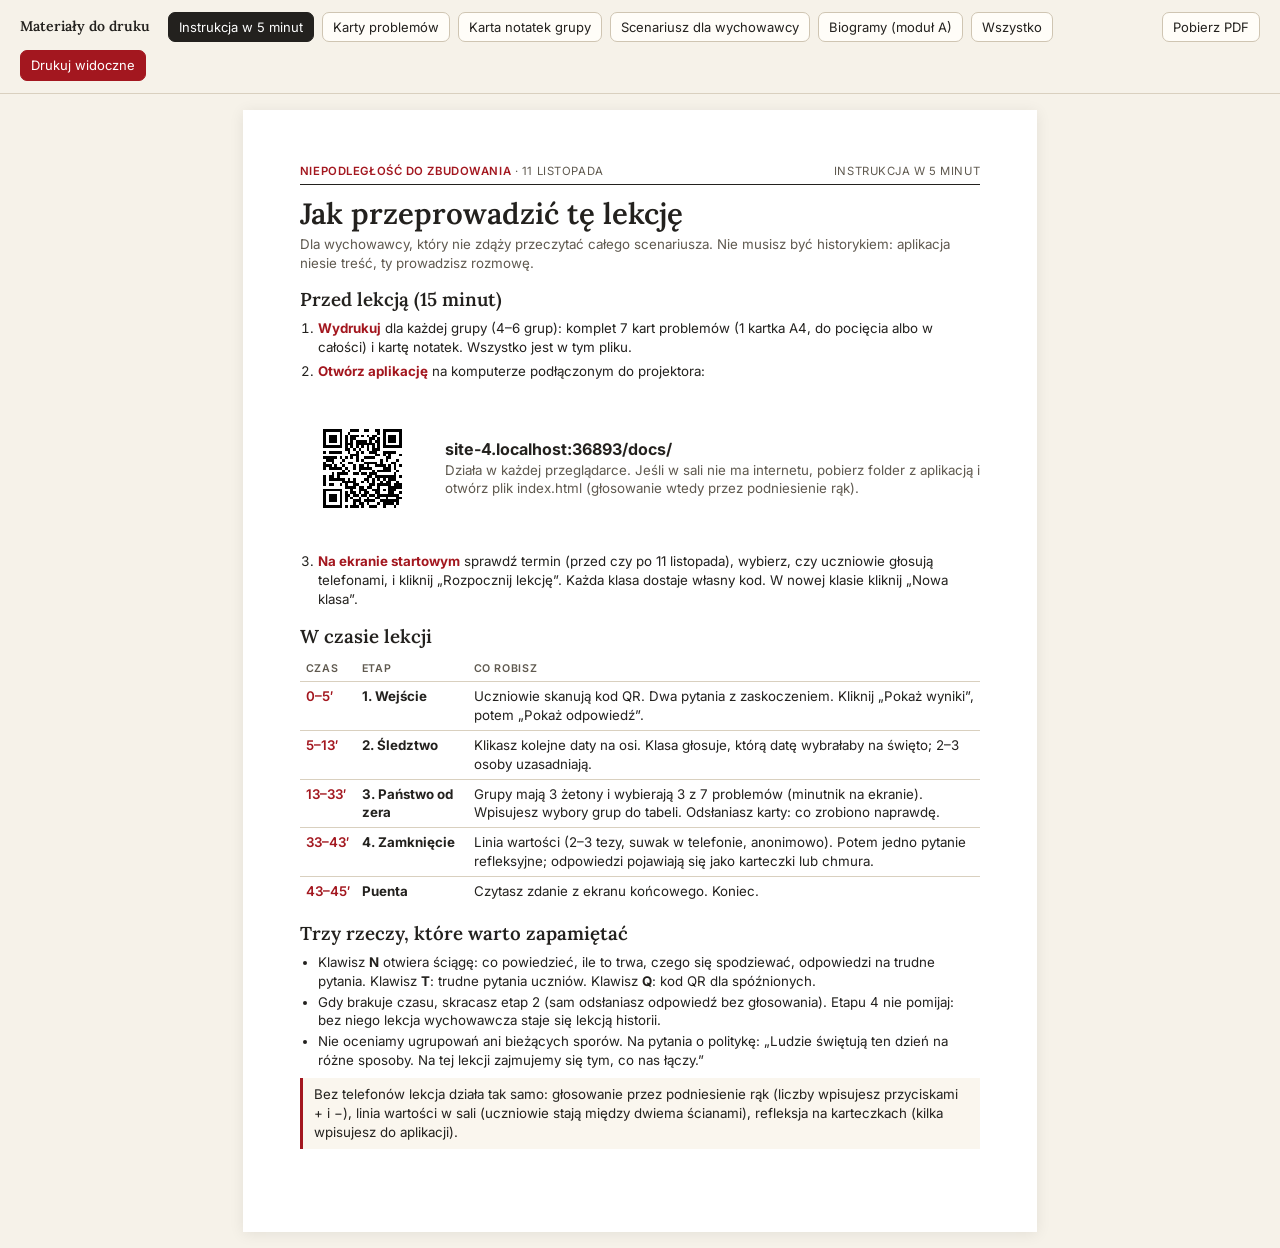
==== docs/druk.html @ f84e3991 "Lekcja wychowawcza „Niepodległość do zbudowania”: aplikacja, strona głosowania, materiały do druku C" ====
<!doctype html>
<html lang="pl">
<head>
<meta charset="utf-8">
<meta name="viewport" content="width=device-width, initial-scale=1">
<title>Niepodległość do zbudowania · materiały do druku</title>
<link rel="stylesheet" href="fonts/fonty.css">
<style>
:root{--tusz:#23211e;--szary:#5f594f;--linia:#d9d0bf;--czerwien:#a3171f;--tlo:#f6f2e9;--serif:"Lora",Georgia,serif;--sans:"Inter",system-ui,"Segoe UI",Arial,sans-serif}
*{box-sizing:border-box}
html{background:var(--tlo)}
body{margin:0;font-family:var(--sans);color:var(--tusz);font-size:10pt;line-height:1.42}
h1,h2,h3{font-family:var(--serif);font-weight:600;margin:0}
nav{position:sticky;top:0;z-index:2;background:var(--tlo);border-bottom:1px solid var(--linia);padding:12px 20px;display:flex;flex-wrap:wrap;gap:8px;align-items:center;font-size:14px}
nav b{font-family:var(--serif);margin-right:10px}
nav a,nav button{font:inherit;font-size:13px;border:1px solid #cfc5b2;background:#fffdf8;border-radius:7px;padding:5px 10px;color:var(--tusz);text-decoration:none;cursor:pointer}
nav a.wl{background:var(--tusz);color:#fff;border-color:var(--tusz)}
nav .gl{background:var(--czerwien);color:#fff;border-color:var(--czerwien);margin-left:auto}
.strona{width:210mm;min-height:297mm;margin:16px auto;background:#fff;padding:14mm 15mm;box-shadow:0 2px 14px rgba(0,0,0,.08);position:relative}
.sek{display:none}.sek.wid{display:block}
.glowka{white-space:nowrap;gap:10px;display:flex;justify-content:space-between;align-items:baseline;border-bottom:1.5px solid var(--tusz);padding-bottom:5px;margin-bottom:12px;font-size:8.5pt;color:var(--szary);letter-spacing:.05em;text-transform:uppercase}
.glowka b{color:var(--czerwien);font-weight:600}
h1{font-size:22pt;line-height:1.15;margin-bottom:4px}
h2{font-size:14pt;margin:14px 0 6px}
h3{font-size:11.5pt;margin:10px 0 4px}
p{margin:4px 0}
ul,ol{margin:4px 0;padding-left:18px}
li{margin:2px 0}
.ramka{border-left:3px solid var(--czerwien);background:#faf6ee;padding:7px 11px;margin:8px 0}
.ramka.cyt{font-family:var(--serif);font-style:italic}
.mdl{color:var(--szary)}
table{width:100%;border-collapse:collapse;margin:6px 0}
td,th{border-top:1px solid var(--linia);padding:5px 6px;vertical-align:top;text-align:left}
th{font-size:8pt;text-transform:uppercase;letter-spacing:.06em;color:var(--szary);font-weight:600;border-top:0}
td.cz{white-space:nowrap;color:var(--czerwien);font-weight:600}
.kroki li{margin:5px 0}
.kroki b{color:var(--czerwien)}
/* karty problemów */
.karty{display:grid;grid-template-columns:1fr 1fr;grid-auto-rows:62mm;gap:0;border:1px dashed #999}
.kp{border:1px dashed #999;padding:7mm 8mm;display:flex;flex-direction:column;position:relative}
.kp .nr{font-family:var(--serif);font-size:26pt;color:var(--czerwien);line-height:1;font-weight:600}
.kp h3{font-size:15pt;margin:2px 0 6px}
.kp p{font-size:11pt;line-height:1.4}
.kp .st{margin-top:auto;font-size:7.5pt;color:var(--szary);letter-spacing:.08em;text-transform:uppercase}
.kp.info{background:#faf6ee}
.kp.info p{font-size:9.5pt;line-height:1.35}
.kp.info h3{font-size:13pt}
.zet{display:inline-block;width:9mm;height:9mm;border-radius:50%;border:1.5px solid var(--czerwien);margin-right:3mm;vertical-align:middle}
/* karta notatek */
.notatka{border:1.5px solid var(--tusz);padding:6mm 8mm;height:124mm;display:flex;flex-direction:column}
.notatka + .notatka{margin-top:6mm}
.wybor{display:grid;grid-template-columns:12mm 1fr;gap:4mm;margin-top:5mm;flex:1}
.wybor .z{width:11mm;height:11mm;border-radius:50%;border:1.5px solid var(--czerwien);display:flex;align-items:center;justify-content:center;font-family:var(--serif);font-weight:600;color:var(--czerwien)}
.linie{border-bottom:1px solid #bbb;height:7.5mm}
.lin2{display:flex;flex-direction:column}
.pole{display:flex;gap:4mm;align-items:baseline;font-size:9.5pt}
.pole span{flex:1;border-bottom:1px solid #bbb;height:6mm}
/* biogramy */
.bio{border:1px dashed #999;padding:6mm 7mm;margin-bottom:5mm;break-inside:avoid}
.bio h3{font-size:14pt;margin:0}
.bio .lata{color:var(--szary);font-size:9pt}
.bio .w{font-size:9pt;color:var(--czerwien);text-transform:uppercase;letter-spacing:.06em;margin:3px 0 6px;font-weight:600}
.bio .pyt{margin-top:7px;font-size:9.5pt}
.bio ol{font-size:9.5pt;color:var(--szary)}
.przerwa{break-before:page}
.qrdruk{display:flex;gap:10mm;align-items:center;margin-top:8px}
.qrdruk svg{width:42mm;height:42mm}
@page{size:A4;margin:11mm 13mm}
@media print{
  html,body{background:#fff}
  nav{display:none}
  .strona{margin:0;box-shadow:none;width:auto;min-height:0;padding:0;break-after:page}
  .strona:last-child{break-after:auto}
  .strona.cg{break-after:auto;margin-bottom:6mm}
  .strona.cg .glowka{display:none}
  h2,h3{break-after:avoid}
  tr,.ramka{break-inside:avoid}
  .sek{display:none}.sek.wid{display:block}
}
</style>
</head>
<body>
<nav id="nav"></nav>
<div id="tresc"></div>
<script src="tresc.js"></script>
<script src="ustawienia.js"></script>
<script src="qrcode.js"></script>
<script>
(function(){
var T=window.TRESC;
function esc(t){ return String(t==null?"":t).replace(/[&<>"]/g,function(c){return {"&":"&amp;","<":"&lt;",">":"&gt;",'"':"&quot;"}[c];}); }
function glowka(t){ return '<div class="glowka"><span><b>Niepodległość do zbudowania</b> · 11 listopada</span><span>'+esc(t)+'</span></div>'; }
var strona=(function(){ var s=(window.USTAWIENIA||{}).STRONA||""; if(/^https?:/.test(location.protocol)) s=location.href.replace(/[#?].*$/,"").replace(/[^\/]*$/,""); return s; })();
function qr(t){ var q=qrcode(0,"M"); q.addData(t); q.make(); var n=q.getModuleCount(),p=""; for(var r=0;r<n;r++) for(var c=0;c<n;c++) if(q.isDark(r,c)) p+="M"+(c+2)+" "+(r+2)+"h1v1h-1z"; return '<svg viewBox="0 0 '+(n+4)+' '+(n+4)+'" shape-rendering="crispEdges"><path d="'+p+'"/></svg>'; }

var SEK = [
 {id:"instrukcja", nazwa:"Instrukcja w 5 minut", html:function(){
   return '<div class="strona">'+glowka("Instrukcja w 5 minut")+
   '<h1>Jak przeprowadzić tę lekcję</h1><p class="mdl">Dla wychowawcy, który nie zdąży przeczytać całego scenariusza. Nie musisz być historykiem: aplikacja niesie treść, ty prowadzisz rozmowę.</p>'+
   '<h2>Przed lekcją (15 minut)</h2><ol class="kroki">'+
   '<li><b>Wydrukuj</b> dla każdej grupy (4–6 grup): komplet 7 kart problemów (1 kartka A4, do pocięcia albo w całości) i kartę notatek. Wszystko jest w tym pliku.</li>'+
   '<li><b>Otwórz aplikację</b> na komputerze podłączonym do projektora:<div class="qrdruk">'+qr(strona)+'<div><b style="font-size:12pt;color:var(--tusz)">'+esc(strona.replace(/^https?:\/\//,""))+'</b><br><span class="mdl">Działa w każdej przeglądarce. Jeśli w sali nie ma internetu, pobierz folder z aplikacją i otwórz plik index.html (głosowanie wtedy przez podniesienie rąk).</span></div></div></li>'+
   '<li><b>Na ekranie startowym</b> sprawdź termin (przed czy po 11 listopada), wybierz, czy uczniowie głosują telefonami, i kliknij „Rozpocznij lekcję”. Każda klasa dostaje własny kod. W nowej klasie kliknij „Nowa klasa”.</li></ol>'+
   '<h2>W czasie lekcji</h2><table><tr><th>Czas</th><th>Etap</th><th>Co robisz</th></tr>'+
   '<tr><td class="cz">0–5′</td><td><b>1. Wejście</b></td><td>Uczniowie skanują kod QR. Dwa pytania z zaskoczeniem. Kliknij „Pokaż wyniki”, potem „Pokaż odpowiedź”.</td></tr>'+
   '<tr><td class="cz">5–13′</td><td><b>2. Śledztwo</b></td><td>Klikasz kolejne daty na osi. Klasa głosuje, którą datę wybrałaby na święto; 2–3 osoby uzasadniają.</td></tr>'+
   '<tr><td class="cz">13–33′</td><td><b>3. Państwo od zera</b></td><td>Grupy mają 3 żetony i wybierają 3 z 7 problemów (minutnik na ekranie). Wpisujesz wybory grup do tabeli. Odsłaniasz karty: co zrobiono naprawdę.</td></tr>'+
   '<tr><td class="cz">33–43′</td><td><b>4. Zamknięcie</b></td><td>Linia wartości (2–3 tezy, suwak w telefonie, anonimowo). Potem jedno pytanie refleksyjne; odpowiedzi pojawiają się jako karteczki lub chmura.</td></tr>'+
   '<tr><td class="cz">43–45′</td><td><b>Puenta</b></td><td>Czytasz zdanie z ekranu końcowego. Koniec.</td></tr></table>'+
   '<h2>Trzy rzeczy, które warto zapamiętać</h2><ul>'+
   '<li>Klawisz <b>N</b> otwiera ściągę: co powiedzieć, ile to trwa, czego się spodziewać, odpowiedzi na trudne pytania. Klawisz <b>T</b>: trudne pytania uczniów. Klawisz <b>Q</b>: kod QR dla spóźnionych.</li>'+
   '<li>Gdy brakuje czasu, skracasz etap 2 (sam odsłaniasz odpowiedź bez głosowania). Etapu 4 nie pomijaj: bez niego lekcja wychowawcza staje się lekcją historii.</li>'+
   '<li>Nie oceniamy ugrupowań ani bieżących sporów. Na pytania o politykę: „Ludzie świętują ten dzień na różne sposoby. Na tej lekcji zajmujemy się tym, co nas łączy.”</li></ul>'+
   '<div class="ramka">Bez telefonów lekcja działa tak samo: głosowanie przez podniesienie rąk (liczby wpisujesz przyciskami + i −), linia wartości w sali (uczniowie stają między dwiema ścianami), refleksja na karteczkach (kilka wpisujesz do aplikacji).</div></div>';
 }},
 {id:"karty", nazwa:"Karty problemów", html:function(){
   var h='<div class="strona">'+glowka("Karty problemów · komplet dla jednej grupy")+'<div class="karty">';
   h+='<div class="kp info"><h3 style="margin-top:0">Listopad 1918. Jesteście rządem.</h3><p>Państwo ma siedem wielkich problemów. Sił i pieniędzy starczy na trzy.</p><p style="margin:4px 0"><span class="zet"></span><span class="zet"></span><span class="zet"></span></p><p>Wybierzcie trzy problemy, którymi zajmiecie się <b>najpierw</b>. Każdy wybór uzasadnijcie jednym zdaniem.</p><span class="st">Czas: 8 minut</span></div>';
   T.karty.forEach(function(k){ h+='<div class="kp"><span class="nr">'+k.nr+'</span><h3>'+esc(k.nazwa)+'</h3><p>'+esc(k.problem)+'</p><span class="st">Karta problemu · listopad 1918</span></div>'; });
   return h+'</div></div>';
 }},
 {id:"notatki", nazwa:"Karta notatek grupy", html:function(){
   function jedna(){ var h='<div class="notatka"><div style="display:flex;justify-content:space-between;align-items:baseline"><h2 style="margin:0">Karta notatek rządu</h2><div class="pole" style="width:45%"><b>Grupa nr</b><span></span></div></div><p class="mdl">Wybierzcie trzy problemy (numer i nazwa karty) i uzasadnijcie każdy jednym zdaniem.</p>';
     for(var i=1;i<=3;i++) h+='<div class="wybor"><div class="z">'+i+'</div><div class="lin2"><div class="pole"><b>Problem:</b><span></span></div><div class="linie"></div><div class="linie"></div></div></div>';
     return h+'<div class="pole" style="margin-top:4mm"><b>Który problem najtrudniej było pominąć?</b><span></span></div></div>'; }
   return '<div class="strona">'+glowka("Karta notatek · 2 egzemplarze na kartce")+jedna()+jedna()+'</div>';
 }},
 {id:"scenariusz", nazwa:"Scenariusz dla wychowawcy", html:function(){
   var w=T.warianty;
   var h='<div class="strona cg">'+glowka("Scenariusz")+'<h1>'+esc(T.tytul)+'</h1><p class="mdl">'+esc(T.podtytul)+'. Klasy I–IV liceum · 45 minut · prowadzi wychowawca (nie musi być historykiem).</p>'+
     '<h2>Idea</h2><p>Uczniowie znają niepodległość jako jeden moment: 11 listopada, Piłsudski, koniec zaborów. Lekcja zmienia tę perspektywę. Niepodległość w 1918 roku nie została „odzyskana” jednego dnia. Była procesem rozłożonym na tygodnie, a potem na lata budowania państwa od zera: z kilkoma walutami, kilkoma systemami prawa, bez ustalonych granic, w biedzie i chorobach. Wniosek wychowawczy: niepodległość trzeba było zbudować i trzeba ją podtrzymywać, a to zadanie wielu ludzi, nie kilku bohaterów.</p>'+
     '<p><b>Cel wychowawczy, nie wiedza.</b> To nie jest lekcja historii. Fakty są pretekstem do rozmowy o państwie, wspólnocie i odpowiedzialności. Nie ma sprawdzania wiedzy ani ocen.</p>'+
     '<h2>Cele lekcji</h2><p>Uczeń po lekcji:</p><ul><li>rozumie, że odzyskanie niepodległości było procesem, a data 11 listopada jest umowna;</li><li>potrafi wymienić kilka problemów, z którymi zmierzyło się państwo w 1918 roku;</li><li>dostrzega, że niepodległość budowali ludzie o różnych, często sprzecznych poglądach;</li><li>formułuje własną odpowiedź na pytanie, co dziś znaczy dbać o wspólne państwo.</li></ul>'+
     '<h2>Przebieg</h2><table><tr><th>Czas</th><th>Etap</th><th>Co się dzieje</th><th>Narzędzie</th></tr>'+
     '<tr><td class="cz">0–5′</td><td><b>1. Wejście</b></td><td>Dwa szybkie pytania z zaskoczeniem: co właściwie wydarzyło się 11 listopada 1918?</td><td>Głosowanie telefonami</td></tr>'+
     '<tr><td class="cz">5–13′</td><td><b>2. Śledztwo</b></td><td>Oś wydarzeń jesieni 1918. Klasa wybiera „swoją” datę święta i uzasadnia wybór.</td><td>Oś czasu, głosowanie telefonami</td></tr>'+
     '<tr><td class="cz">13–33′</td><td><b>3. Państwo od zera</b></td><td>Symulacja w grupach: listopad 1918, siedem problemów, trzy żetony. Wychowawca wpisuje wybory grup, potem odsłona tego, co zrobiono naprawdę.</td><td>Karty problemów (papier), ekran z odsłonami</td></tr>'+
     '<tr><td class="cz">33–43′</td><td><b>4. Zamknięcie</b></td><td>Linia wartości (2–3 tezy), potem jedno pytanie refleksyjne, odpowiedzi anonimowe.</td><td>Telefony lub karteczki</td></tr>'+
     '<tr><td class="cz">43–45′</td><td><b>Puenta</b></td><td>Jedno zdanie podsumowania od wychowawcy.</td><td>Ekran końcowy</td></tr></table>'+
     '<div class="ramka"><b>Zasada czasowa.</b> Rdzeniem jest etap 3. Jeśli lekcja się opóźnia, skraca się etap 2 (wychowawca sam odsłania odpowiedź bez głosowania). Etap 4 nie może zniknąć.</div>'+
     '<h2>Zdania otwierające i zamykające</h2><table><tr><th></th><th>Otwarcie</th><th>Zamknięcie</th></tr><tr><td><b>Przed 11 XI</b></td><td>„'+esc(w.przed.otwarcie)+'”</td><td>„'+esc(w.przed.zamkniecie)+'”</td></tr><tr><td><b>Po 11 XI</b></td><td>„'+esc(w.po.otwarcie)+'”</td><td>„'+esc(w.po.zamkniecie)+'”</td></tr></table></div>';

   h+='<div class="strona cg">'+glowka("Scenariusz · etapy 1 i 2")+'<h2 style="margin-top:0">Etap 1: Wejście (5 minut)</h2><p>Cel: wybić uczniów z utartego schematu. Większość wybierze odpowiedź „ogłoszono niepodległość”, a to nie jest prawda. Zaskoczenie otwiera ciekawość.</p>'+
     '<h3>Pytanie 1: '+esc(T.pytanie1.tresc)+'</h3><ol type="A">'+T.pytanie1.opcje.map(function(o,i){return '<li>'+esc(o)+(i===T.pytanie1.poprawna?' <b>(poprawna)</b>':'')+'</li>';}).join("")+'</ol><div class="ramka">'+T.pytanie1.sciaga.slice(0,3).map(esc).join(" ")+' '+esc(T.pytanie1.wyjasnienie)+'</div>'+
     '<h3>Pytanie 2: '+esc(T.pytanie2.tresc)+'</h3><p>Odpowiedzi: jedna · dwie · cztery lub więcej. '+esc(T.pytanie2.wyjasnienie)+' Pytanie jest mostem do etapu 3.</p><div class="ramka cyt">Przejście: „'+esc(T.pytanie2.przejscie)+'”</div>'+
     '<h2>Etap 2: Śledztwo „Dlaczego 11 listopada?” (8 minut)</h2><p>Cel: pokazać, że odzyskiwanie niepodległości trwało tygodnie, a wybór daty święta jest umowny i ma swoje uzasadnienie.</p><table><tr><th>Data</th><th>Wydarzenie</th><th>Argument „za tą datą”</th></tr>'+
     T.os.map(function(p){return '<tr><td class="cz">'+esc(p.data)+'</td><td>'+esc(p.wyd)+'</td><td>'+esc(p.arg)+'</td></tr>';}).join("")+'</table>'+
     '<p><b>Zadanie dla klasy:</b> '+esc(T.zadanieData)+' Głosowanie telefonami, następnie dwie lub trzy osoby uzasadniają wybór.</p>'+
     '<div class="ramka"><b>Dlaczego właśnie 11 listopada.</b> '+esc(T.dlaczego11)+'</div><div class="ramka cyt">Wniosek na ekranie: „'+esc(T.wniosek2)+'”</div></div>';

   h+='<div class="strona cg">'+glowka("Scenariusz · etap 3")+'<h2 style="margin-top:0">Etap 3: Symulacja „Państwo od zera” (20 minut)</h2><p>Cel: uczniowie doświadczają skali zadania, przed którym stanęło nowe państwo, i dochodzą do wniosku, że nie da się go wykonać w pojedynkę ani po kolei.</p>'+
     '<ol class="kroki"><li><b>Podział (2′):</b> klasa dzieli się na 4–6 grup. Każda grupa to „rząd” w listopadzie 1918 i dostaje komplet siedmiu kart problemów (druk A4).</li><li><b>Decyzja (8′):</b> grupa ma tylko 3 żetony (siły i pieniądze państwa). Wybiera trzy problemy, którymi zajmie się najpierw, i w jednym zdaniu uzasadnia każdy wybór.</li><li><b>Zestawienie (3′):</b> wychowawca wpisuje wybory grup do aplikacji. Ekran pokazuje, które problemy wybrano najczęściej, a które pominięto.</li><li><b>Odsłona (5′):</b> wychowawca klika kolejne karty. Każda odsłania, co działo się naprawdę i co groziło, gdyby problem zignorować.</li><li><b>Puenta (2′):</b> „'+esc(T.puentaSymulacji)+'”</li></ol>'+
     '<table><tr><th>Problem</th><th>Co zrobiono</th><th>Co groziło</th></tr>'+T.karty.map(function(k){return '<tr><td><b>'+k.nr+'. '+esc(k.nazwa)+'</b></td><td>'+esc(k.zrobiono)+'</td><td>'+esc(k.grozilo)+'</td></tr>';}).join("")+'</table>'+
     '<h3>Pytania do omówienia</h3><ul>'+T.pytaniaOmowienie.map(function(p){return '<li>'+esc(p)+'</li>';}).join("")+'</ul><div class="ramka"><b>Puenta wychowawcza.</b> '+esc(T.puentaWychowawcza)+'</div></div>';

   h+='<div class="strona cg">'+glowka("Scenariusz · etap 4 i trudne pytania")+'<h2 style="margin-top:0">Etap 4: Zamknięcie (10 minut)</h2><p>Cel: przeniesienie wniosku z 1918 roku na współczesność. Każdy uczeń formułuje własną, krótką odpowiedź.</p>'+
     '<h3>Linia wartości (4 minuty)</h3><p>Wychowawca wybiera 2–3 tezy. Uczniowie na telefonie przesuwają suwak od „zdecydowanie się nie zgadzam” do „zdecydowanie się zgadzam”; na ekranie pojawiają się anonimowe kropki. Bez telefonów: uczniowie stają w sali między dwiema ścianami. Po każdej tezie jedno pytanie: „Dlaczego ktoś mógłby stanąć po drugiej stronie?”</p><ul>'+T.linia.tezy.map(function(t){return '<li>„'+esc(t)+'”</li>';}).join("")+'</ul><p class="mdl">'+T.linia.zasady.map(esc).join(" ")+'</p>'+
     '<h3>Pytanie refleksyjne (5 minut, jedno do wyboru)</h3><ul>'+T.refleksja.map(function(t){return '<li>„'+esc(t)+'”</li>';}).join("")+'</ul><p>Odpowiedzi anonimowe, krótkie (do kilku słów), wysyłane telefonem i wyświetlane jako chmura lub ściana karteczek. Wychowawca czyta na głos kilka odpowiedzi. Bez debaty, bez oceniania. Kliknięcie karteczki ukrywa ją; wulgaryzmy są maskowane automatycznie.</p>'+
     '<p><b>Plan awaryjny bez telefonów:</b> karteczki samoprzylepne lub kartki A6. Wychowawca zbiera je, czyta kilka losowych na głos i może wpisać je do aplikacji.</p><p><b>Zakończenie:</b> ekran końcowy z jednym zdaniem i datą.</p>'+
     '<h2>Ściąga: trudne pytania uczniów</h2>'+T.trudne.map(function(x){return '<h3>Uczeń: '+esc(x.p)+'</h3><p>'+esc(x.o)+'</p>';}).join("")+'</div>';

   h+='<div class="strona cg">'+glowka("Scenariusz · moduły opcjonalne")+'<h2 style="margin-top:0">Moduł A: „Wiele twarzy niepodległości” (15–20 minut)</h2><p>Na drugą godzinę lub zamiast etapu 2. Grupy dostają biogramy i pytania: kim był, jakie miał poglądy, jak przyczynił się do niepodległości, z kim się spierał. Na koniec klasa szuka odpowiedzi na pytanie: '+esc(T.pytanieModuluA.toLowerCase())+'</p><table><tr><th>Postać</th><th>Wątek przewodni</th></tr>'+T.postacie.map(function(p){return '<tr><td><b>'+esc(p.imie)+'</b></td><td>'+esc(p.watek)+'</td></tr>';}).join("")+'</table>'+
     '<h2>Moduł B: „Historia samego święta” (5 minut)</h2><table><tr><th>Rok</th><th>Wydarzenie</th></tr>'+T.historiaSwieta.map(function(x){return '<tr><td class="cz">'+esc(x.rok)+'</td><td>'+esc(x.txt)+'</td></tr>';}).join("")+'</table><div class="ramka">'+esc(T.wniosekB)+'</div>'+
     '<h2>Głosowanie telefonami: jak to działa</h2><p>Uczniowie skanują kod QR i otwierają prostą stronę bez logowania. Pytania zmieniają się na telefonach same, gdy wychowawca przechodzi do kolejnych ekranów. Każda lekcja ma osobny kod klasy, a głosy znikają po 6 godzinach. Nie są zbierane imiona ani dane osobowe. Bez internetu aplikacja działa w trybie ręcznym.</p></div>';
   return h;
 }},
 {id:"biogramy", nazwa:"Biogramy (moduł A)", html:function(){
   var h='<div class="strona">'+glowka("Moduł A · biogramy do pocięcia")+'<h1 style="font-size:17pt">Wiele twarzy niepodległości</h1><p class="mdl" style="margin-bottom:8px">Przeczytajcie biogram i odpowiedzcie krótko: 1. Kim był(a)? 2. Jakie miał(a) poglądy? 3. Jak przyczynił(a) się do niepodległości? 4. Z kim się spierał(a)?</p>';
   T.postacie.forEach(function(p,i){ if(i===3||i===6) h+='</div><div class="strona">'+glowka("Moduł A · biogramy do pocięcia");
     h+='<div class="bio"><h3>'+esc(p.imie)+'</h3><div class="lata">'+esc(p.lata)+'</div><div class="w">'+esc(p.watek)+'</div><p>'+esc(p.bio)+'</p><p class="pyt"><b>Pytanie dla grupy:</b> '+esc(p.pytanie)+'</p></div>'; });
   return h+'<div class="ramka"><b>Na koniec cała klasa:</b> '+esc(T.pytanieModuluA)+'</div></div>';
 }}
];

var par=new URLSearchParams(location.search).get("sekcja");
var wyb = par || (location.hash||"").slice(1) || "instrukcja";
function rysuj(){
  document.getElementById("nav").innerHTML='<b>Materiały do druku</b>'+SEK.map(function(s){ return '<a href="#'+s.id+'" class="'+(s.id===wyb?"wl":"")+'">'+esc(s.nazwa)+'</a>'; }).join("")+'<a href="#wszystko" class="'+(wyb==="wszystko"?"wl":"")+'">Wszystko</a><a href="pdf/'+(SEK.some(function(s){return s.id===wyb;})?wyb:"wszystko")+'.pdf" download style="margin-left:auto">Pobierz PDF</a><button class="gl" style="margin-left:0" onclick="window.print()">Drukuj widoczne</button>';
  document.getElementById("tresc").innerHTML=SEK.map(function(s){ return '<section class="sek'+(wyb===s.id||wyb==="wszystko"?" wid":"")+'" id="s-'+s.id+'">'+s.html()+'</section>'; }).join("");
}
window.addEventListener("hashchange",function(){ wyb=(location.hash||"#instrukcja").slice(1); rysuj(); scrollTo(0,0); });
rysuj();
})();
</script>
</body>
</html>
---- docs/fonts/fonty.css ----
@font-face {
  font-family: 'Inter';
  font-style: normal;
  font-weight: 400;
  font-display: swap;
  src: url(inter-normal-latin-ext.woff2) format('woff2');
  unicode-range: U+0100-02BA, U+02BD-02C5, U+02C7-02CC, U+02CE-02D7, U+02DD-02FF, U+0304, U+0308, U+0329, U+1D00-1DBF, U+1E00-1E9F, U+1EF2-1EFF, U+2020, U+20A0-20AB, U+20AD-20C4, U+2113, U+2C60-2C7F, U+A720-A7FF;
}
@font-face {
  font-family: 'Inter';
  font-style: normal;
  font-weight: 400;
  font-display: swap;
  src: url(inter-normal-latin.woff2) format('woff2');
  unicode-range: U+0000-00FF, U+0131, U+0152-0153, U+02BB-02BC, U+02C6, U+02DA, U+02DC, U+0304, U+0308, U+0329, U+2000-206F, U+20AC, U+2122, U+2191, U+2193, U+2212, U+2215, U+FEFF, U+FFFD;
}
@font-face {
  font-family: 'Inter';
  font-style: normal;
  font-weight: 500;
  font-display: swap;
  src: url(inter-normal-latin-ext.woff2) format('woff2');
  unicode-range: U+0100-02BA, U+02BD-02C5, U+02C7-02CC, U+02CE-02D7, U+02DD-02FF, U+0304, U+0308, U+0329, U+1D00-1DBF, U+1E00-1E9F, U+1EF2-1EFF, U+2020, U+20A0-20AB, U+20AD-20C4, U+2113, U+2C60-2C7F, U+A720-A7FF;
}
@font-face {
  font-family: 'Inter';
  font-style: normal;
  font-weight: 500;
  font-display: swap;
  src: url(inter-normal-latin.woff2) format('woff2');
  unicode-range: U+0000-00FF, U+0131, U+0152-0153, U+02BB-02BC, U+02C6, U+02DA, U+02DC, U+0304, U+0308, U+0329, U+2000-206F, U+20AC, U+2122, U+2191, U+2193, U+2212, U+2215, U+FEFF, U+FFFD;
}
@font-face {
  font-family: 'Inter';
  font-style: normal;
  font-weight: 600;
  font-display: swap;
  src: url(inter-normal-latin-ext.woff2) format('woff2');
  unicode-range: U+0100-02BA, U+02BD-02C5, U+02C7-02CC, U+02CE-02D7, U+02DD-02FF, U+0304, U+0308, U+0329, U+1D00-1DBF, U+1E00-1E9F, U+1EF2-1EFF, U+2020, U+20A0-20AB, U+20AD-20C4, U+2113, U+2C60-2C7F, U+A720-A7FF;
}
@font-face {
  font-family: 'Inter';
  font-style: normal;
  font-weight: 600;
  font-display: swap;
  src: url(inter-normal-latin.woff2) format('woff2');
  unicode-range: U+0000-00FF, U+0131, U+0152-0153, U+02BB-02BC, U+02C6, U+02DA, U+02DC, U+0304, U+0308, U+0329, U+2000-206F, U+20AC, U+2122, U+2191, U+2193, U+2212, U+2215, U+FEFF, U+FFFD;
}
@font-face {
  font-family: 'Inter';
  font-style: normal;
  font-weight: 700;
  font-display: swap;
  src: url(inter-normal-latin-ext.woff2) format('woff2');
  unicode-range: U+0100-02BA, U+02BD-02C5, U+02C7-02CC, U+02CE-02D7, U+02DD-02FF, U+0304, U+0308, U+0329, U+1D00-1DBF, U+1E00-1E9F, U+1EF2-1EFF, U+2020, U+20A0-20AB, U+20AD-20C4, U+2113, U+2C60-2C7F, U+A720-A7FF;
}
@font-face {
  font-family: 'Inter';
  font-style: normal;
  font-weight: 700;
  font-display: swap;
  src: url(inter-normal-latin.woff2) format('woff2');
  unicode-range: U+0000-00FF, U+0131, U+0152-0153, U+02BB-02BC, U+02C6, U+02DA, U+02DC, U+0304, U+0308, U+0329, U+2000-206F, U+20AC, U+2122, U+2191, U+2193, U+2212, U+2215, U+FEFF, U+FFFD;
}
@font-face {
  font-family: 'Lora';
  font-style: italic;
  font-weight: 500;
  font-display: swap;
  src: url(lora-italic-latin-ext.woff2) format('woff2');
  unicode-range: U+0100-02BA, U+02BD-02C5, U+02C7-02CC, U+02CE-02D7, U+02DD-02FF, U+0304, U+0308, U+0329, U+1D00-1DBF, U+1E00-1E9F, U+1EF2-1EFF, U+2020, U+20A0-20AB, U+20AD-20C4, U+2113, U+2C60-2C7F, U+A720-A7FF;
}
@font-face {
  font-family: 'Lora';
  font-style: italic;
  font-weight: 500;
  font-display: swap;
  src: url(lora-italic-latin.woff2) format('woff2');
  unicode-range: U+0000-00FF, U+0131, U+0152-0153, U+02BB-02BC, U+02C6, U+02DA, U+02DC, U+0304, U+0308, U+0329, U+2000-206F, U+20AC, U+2122, U+2191, U+2193, U+2212, U+2215, U+FEFF, U+FFFD;
}
@font-face {
  font-family: 'Lora';
  font-style: normal;
  font-weight: 500;
  font-display: swap;
  src: url(lora-normal-latin-ext.woff2) format('woff2');
  unicode-range: U+0100-02BA, U+02BD-02C5, U+02C7-02CC, U+02CE-02D7, U+02DD-02FF, U+0304, U+0308, U+0329, U+1D00-1DBF, U+1E00-1E9F, U+1EF2-1EFF, U+2020, U+20A0-20AB, U+20AD-20C4, U+2113, U+2C60-2C7F, U+A720-A7FF;
}
@font-face {
  font-family: 'Lora';
  font-style: normal;
  font-weight: 500;
  font-display: swap;
  src: url(lora-normal-latin.woff2) format('woff2');
  unicode-range: U+0000-00FF, U+0131, U+0152-0153, U+02BB-02BC, U+02C6, U+02DA, U+02DC, U+0304, U+0308, U+0329, U+2000-206F, U+20AC, U+2122, U+2191, U+2193, U+2212, U+2215, U+FEFF, U+FFFD;
}
@font-face {
  font-family: 'Lora';
  font-style: normal;
  font-weight: 600;
  font-display: swap;
  src: url(lora-normal-latin-ext.woff2) format('woff2');
  unicode-range: U+0100-02BA, U+02BD-02C5, U+02C7-02CC, U+02CE-02D7, U+02DD-02FF, U+0304, U+0308, U+0329, U+1D00-1DBF, U+1E00-1E9F, U+1EF2-1EFF, U+2020, U+20A0-20AB, U+20AD-20C4, U+2113, U+2C60-2C7F, U+A720-A7FF;
}
@font-face {
  font-family: 'Lora';
  font-style: normal;
  font-weight: 600;
  font-display: swap;
  src: url(lora-normal-latin.woff2) format('woff2');
  unicode-range: U+0000-00FF, U+0131, U+0152-0153, U+02BB-02BC, U+02C6, U+02DA, U+02DC, U+0304, U+0308, U+0329, U+2000-206F, U+20AC, U+2122, U+2191, U+2193, U+2212, U+2215, U+FEFF, U+FFFD;
}
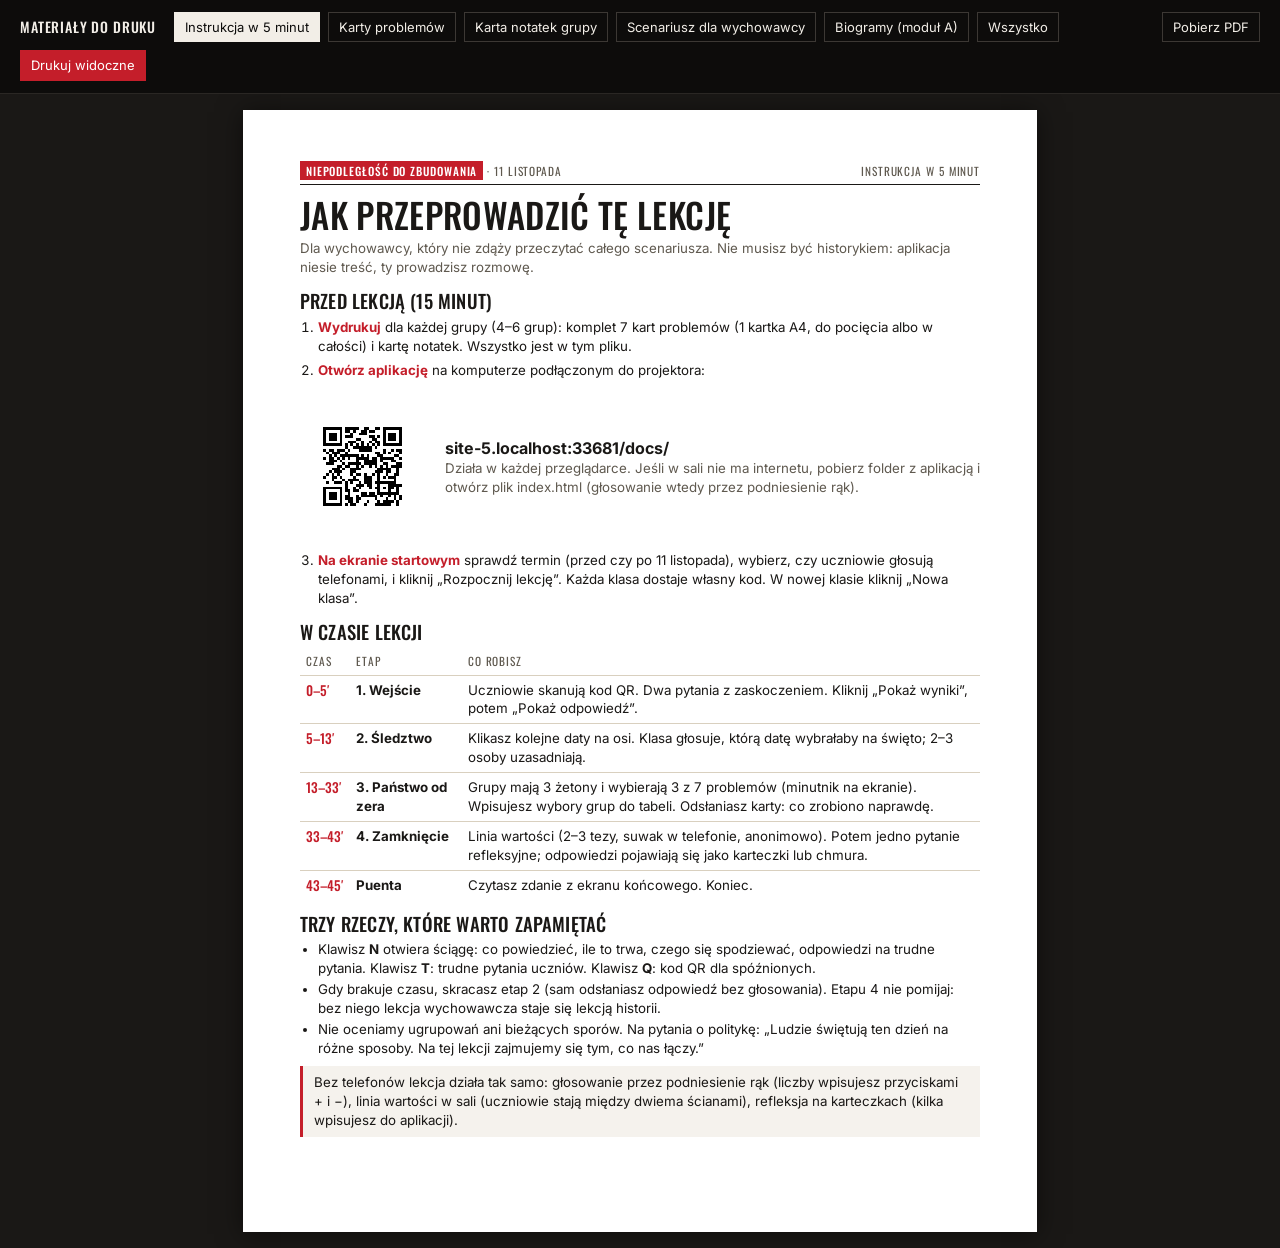
==== commit a7288b12: "Nowa szata graficzna: ciemny układ magazynowy, krój Oswald, zdjęcia z epoki Co-Authored-By: Claude O" ====
--- a/docs/druk.html
+++ b/docs/druk.html
@@ -6,43 +6,44 @@
 <title>Niepodległość do zbudowania · materiały do druku</title>
 <link rel="stylesheet" href="fonts/fonty.css">
 <style>
-:root{--tusz:#23211e;--szary:#5f594f;--linia:#d9d0bf;--czerwien:#a3171f;--tlo:#f6f2e9;--serif:"Lora",Georgia,serif;--sans:"Inter",system-ui,"Segoe UI",Arial,sans-serif}
+:root{--tusz:#1a1816;--szary:#5f594f;--linia:#d9d0bf;--czerwien:#c41e2a;--tlo:#1a1816;--serif:"Oswald","Arial Narrow",sans-serif;--sans:"Inter",system-ui,"Segoe UI",Arial,sans-serif}
 *{box-sizing:border-box}
 html{background:var(--tlo)}
 body{margin:0;font-family:var(--sans);color:var(--tusz);font-size:10pt;line-height:1.42}
-h1,h2,h3{font-family:var(--serif);font-weight:600;margin:0}
-nav{position:sticky;top:0;z-index:2;background:var(--tlo);border-bottom:1px solid var(--linia);padding:12px 20px;display:flex;flex-wrap:wrap;gap:8px;align-items:center;font-size:14px}
-nav b{font-family:var(--serif);margin-right:10px}
-nav a,nav button{font:inherit;font-size:13px;border:1px solid #cfc5b2;background:#fffdf8;border-radius:7px;padding:5px 10px;color:var(--tusz);text-decoration:none;cursor:pointer}
-nav a.wl{background:var(--tusz);color:#fff;border-color:var(--tusz)}
+h1,h2,h3{font-family:var(--serif);font-weight:500;margin:0;text-transform:uppercase;letter-spacing:.01em;line-height:1.1}
+nav{position:sticky;top:0;z-index:2;background:#0d0c0b;color:#f2eee7;border-bottom:1px solid #2a2724;padding:12px 20px;display:flex;flex-wrap:wrap;gap:8px;align-items:center;font-size:14px}
+nav b{font-family:var(--serif);font-weight:500;text-transform:uppercase;letter-spacing:.06em;margin-right:10px}
+nav a,nav button{font:inherit;font-size:13px;border:1px solid #3c3834;background:transparent;border-radius:0;padding:5px 10px;color:#f2eee7;text-decoration:none;cursor:pointer}
+nav a.wl{background:#f2eee7;color:#0d0c0b;border-color:#f2eee7}
 nav .gl{background:var(--czerwien);color:#fff;border-color:var(--czerwien);margin-left:auto}
-.strona{width:210mm;min-height:297mm;margin:16px auto;background:#fff;padding:14mm 15mm;box-shadow:0 2px 14px rgba(0,0,0,.08);position:relative}
+.strona{width:210mm;min-height:297mm;margin:16px auto;background:#fff;padding:14mm 15mm;box-shadow:0 2px 24px rgba(0,0,0,.5);position:relative}
 .sek{display:none}.sek.wid{display:block}
-.glowka{white-space:nowrap;gap:10px;display:flex;justify-content:space-between;align-items:baseline;border-bottom:1.5px solid var(--tusz);padding-bottom:5px;margin-bottom:12px;font-size:8.5pt;color:var(--szary);letter-spacing:.05em;text-transform:uppercase}
-.glowka b{color:var(--czerwien);font-weight:600}
-h1{font-size:22pt;line-height:1.15;margin-bottom:4px}
+.glowka{white-space:nowrap;gap:10px;display:flex;justify-content:space-between;align-items:baseline;border-bottom:1.5px solid var(--tusz);padding-bottom:5px;margin-bottom:12px;font-family:var(--serif);font-size:8.5pt;color:var(--szary);letter-spacing:.08em;text-transform:uppercase}
+.glowka b{background:var(--czerwien);color:#fff;font-weight:500;padding:1px 6px}
+h1{font-size:26pt;line-height:1.05;margin-bottom:6px}
 h2{font-size:14pt;margin:14px 0 6px}
 h3{font-size:11.5pt;margin:10px 0 4px}
 p{margin:4px 0}
 ul,ol{margin:4px 0;padding-left:18px}
 li{margin:2px 0}
-.ramka{border-left:3px solid var(--czerwien);background:#faf6ee;padding:7px 11px;margin:8px 0}
-.ramka.cyt{font-family:var(--serif);font-style:italic}
+.ramka{border-left:3px solid var(--czerwien);background:#f5f2ed;padding:7px 11px;margin:8px 0}
+.ramka.cyt{font-family:var(--serif);font-weight:300;font-size:11.5pt}
 .mdl{color:var(--szary)}
 table{width:100%;border-collapse:collapse;margin:6px 0}
 td,th{border-top:1px solid var(--linia);padding:5px 6px;vertical-align:top;text-align:left}
-th{font-size:8pt;text-transform:uppercase;letter-spacing:.06em;color:var(--szary);font-weight:600;border-top:0}
-td.cz{white-space:nowrap;color:var(--czerwien);font-weight:600}
+th{font-family:var(--serif);font-size:8.5pt;text-transform:uppercase;letter-spacing:.08em;color:var(--szary);font-weight:400;border-top:0}
+td.cz{white-space:nowrap;color:var(--czerwien);font-family:var(--serif);font-weight:500}
 .kroki li{margin:5px 0}
 .kroki b{color:var(--czerwien)}
 /* karty problemów */
 .karty{display:grid;grid-template-columns:1fr 1fr;grid-auto-rows:62mm;gap:0;border:1px dashed #999}
 .kp{border:1px dashed #999;padding:7mm 8mm;display:flex;flex-direction:column;position:relative}
-.kp .nr{font-family:var(--serif);font-size:26pt;color:var(--czerwien);line-height:1;font-weight:600}
-.kp h3{font-size:15pt;margin:2px 0 6px}
+.kp .nr{font-family:var(--serif);font-size:34pt;color:transparent;-webkit-text-stroke:1.2px var(--czerwien);line-height:1;font-weight:500}
+.kp h3{font-size:17pt;margin:2px 0 6px}
 .kp p{font-size:11pt;line-height:1.4}
 .kp .st{margin-top:auto;font-size:7.5pt;color:var(--szary);letter-spacing:.08em;text-transform:uppercase}
-.kp.info{background:#faf6ee}
+.kp.info{background:#1a1816;color:#f2eee7}
+.kp.info .st{color:#a59e93}
 .kp.info p{font-size:9.5pt;line-height:1.35}
 .kp.info h3{font-size:13pt}
 .zet{display:inline-block;width:9mm;height:9mm;border-radius:50%;border:1.5px solid var(--czerwien);margin-right:3mm;vertical-align:middle}
@@ -50,7 +51,7 @@
 .notatka{border:1.5px solid var(--tusz);padding:6mm 8mm;height:124mm;display:flex;flex-direction:column}
 .notatka + .notatka{margin-top:6mm}
 .wybor{display:grid;grid-template-columns:12mm 1fr;gap:4mm;margin-top:5mm;flex:1}
-.wybor .z{width:11mm;height:11mm;border-radius:50%;border:1.5px solid var(--czerwien);display:flex;align-items:center;justify-content:center;font-family:var(--serif);font-weight:600;color:var(--czerwien)}
+.wybor .z{width:11mm;height:11mm;border-radius:50%;border:1.5px solid var(--czerwien);display:flex;align-items:center;justify-content:center;font-family:var(--serif);font-weight:500;color:var(--czerwien)}
 .linie{border-bottom:1px solid #bbb;height:7.5mm}
 .lin2{display:flex;flex-direction:column}
 .pole{display:flex;gap:4mm;align-items:baseline;font-size:9.5pt}
@@ -59,7 +60,11 @@
 .bio{border:1px dashed #999;padding:6mm 7mm;margin-bottom:5mm;break-inside:avoid}
 .bio h3{font-size:14pt;margin:0}
 .bio .lata{color:var(--szary);font-size:9pt}
-.bio .w{font-size:9pt;color:var(--czerwien);text-transform:uppercase;letter-spacing:.06em;margin:3px 0 6px;font-weight:600}
+.bio .w{font-family:var(--serif);font-size:9pt;color:var(--czerwien);text-transform:uppercase;letter-spacing:.08em;margin:3px 0 6px;font-weight:400}
+.bio{display:grid;grid-template-columns:28mm 1fr;gap:6mm}
+.bio img{width:28mm;height:36mm;object-fit:cover;filter:grayscale(1)}
+.zrodla{font-size:8pt;color:var(--szary)}
+.zrodla li{margin:1px 0}
 .bio .pyt{margin-top:7px;font-size:9.5pt}
 .bio ol{font-size:9.5pt;color:var(--szary)}
 .przerwa{break-before:page}
@@ -85,9 +90,11 @@
 <script src="tresc.js"></script>
 <script src="ustawienia.js"></script>
 <script src="qrcode.js"></script>
+<script src="img/zrodla.js"></script>
 <script>
 (function(){
 var T=window.TRESC;
+var POSTAC_FOTO=["pilsudski2","dmowski","paderewski","witos","daszynski","korfanty","moraczewska"], FOTO=window.FOTO||{};
 function esc(t){ return String(t==null?"":t).replace(/[&<>"]/g,function(c){return {"&":"&amp;","<":"&lt;",">":"&gt;",'"':"&quot;"}[c];}); }
 function glowka(t){ return '<div class="glowka"><span><b>Niepodległość do zbudowania</b> · 11 listopada</span><span>'+esc(t)+'</span></div>'; }
 var strona=(function(){ var s=(window.USTAWIENIA||{}).STRONA||""; if(/^https?:/.test(location.protocol)) s=location.href.replace(/[#?].*$/,"").replace(/[^\/]*$/,""); return s; })();
@@ -161,13 +168,14 @@
 
    h+='<div class="strona cg">'+glowka("Scenariusz · moduły opcjonalne")+'<h2 style="margin-top:0">Moduł A: „Wiele twarzy niepodległości” (15–20 minut)</h2><p>Na drugą godzinę lub zamiast etapu 2. Grupy dostają biogramy i pytania: kim był, jakie miał poglądy, jak przyczynił się do niepodległości, z kim się spierał. Na koniec klasa szuka odpowiedzi na pytanie: '+esc(T.pytanieModuluA.toLowerCase())+'</p><table><tr><th>Postać</th><th>Wątek przewodni</th></tr>'+T.postacie.map(function(p){return '<tr><td><b>'+esc(p.imie)+'</b></td><td>'+esc(p.watek)+'</td></tr>';}).join("")+'</table>'+
      '<h2>Moduł B: „Historia samego święta” (5 minut)</h2><table><tr><th>Rok</th><th>Wydarzenie</th></tr>'+T.historiaSwieta.map(function(x){return '<tr><td class="cz">'+esc(x.rok)+'</td><td>'+esc(x.txt)+'</td></tr>';}).join("")+'</table><div class="ramka">'+esc(T.wniosekB)+'</div>'+
-     '<h2>Głosowanie telefonami: jak to działa</h2><p>Uczniowie skanują kod QR i otwierają prostą stronę bez logowania. Pytania zmieniają się na telefonach same, gdy wychowawca przechodzi do kolejnych ekranów. Każda lekcja ma osobny kod klasy, a głosy znikają po 6 godzinach. Nie są zbierane imiona ani dane osobowe. Bez internetu aplikacja działa w trybie ręcznym.</p></div>';
+     '<h2>Głosowanie telefonami: jak to działa</h2><p>Uczniowie skanują kod QR i otwierają prostą stronę bez logowania. Pytania zmieniają się na telefonach same, gdy wychowawca przechodzi do kolejnych ekranów. Każda lekcja ma osobny kod klasy, a głosy znikają po 6 godzinach. Nie są zbierane imiona ani dane osobowe. Bez internetu aplikacja działa w trybie ręcznym.</p>'+
+     '<h2>Źródła ilustracji</h2><ul class="zrodla">'+Object.keys(FOTO).map(function(k){ var f=FOTO[k]; return '<li>'+esc(f.opis)+'. '+esc(f.autor)+', '+esc(f.licencja)+'. Wikimedia Commons: '+esc(decodeURIComponent(f.zrodlo.replace(/^https:\/\/commons\.wikimedia\.org\/wiki\//,"")))+'</li>'; }).join("")+'</ul></div>';
    return h;
  }},
  {id:"biogramy", nazwa:"Biogramy (moduł A)", html:function(){
    var h='<div class="strona">'+glowka("Moduł A · biogramy do pocięcia")+'<h1 style="font-size:17pt">Wiele twarzy niepodległości</h1><p class="mdl" style="margin-bottom:8px">Przeczytajcie biogram i odpowiedzcie krótko: 1. Kim był(a)? 2. Jakie miał(a) poglądy? 3. Jak przyczynił(a) się do niepodległości? 4. Z kim się spierał(a)?</p>';
    T.postacie.forEach(function(p,i){ if(i===3||i===6) h+='</div><div class="strona">'+glowka("Moduł A · biogramy do pocięcia");
-     h+='<div class="bio"><h3>'+esc(p.imie)+'</h3><div class="lata">'+esc(p.lata)+'</div><div class="w">'+esc(p.watek)+'</div><p>'+esc(p.bio)+'</p><p class="pyt"><b>Pytanie dla grupy:</b> '+esc(p.pytanie)+'</p></div>'; });
+     h+='<div class="bio"><img src="img/'+POSTAC_FOTO[i]+'.jpg" alt=""><div><h3>'+esc(p.imie)+'</h3><div class="lata">'+esc(p.lata)+'</div><div class="w">'+esc(p.watek)+'</div><p>'+esc(p.bio)+'</p><p class="pyt"><b>Pytanie dla grupy:</b> '+esc(p.pytanie)+'</p></div></div>'; });
    return h+'<div class="ramka"><b>Na koniec cała klasa:</b> '+esc(T.pytanieModuluA)+'</div></div>';
  }}
 ];
--- a/docs/fonts/fonty.css
+++ b/docs/fonts/fonty.css
@@ -109,4 +109,20 @@
   font-display: swap;
   src: url(lora-normal-latin.woff2) format('woff2');
   unicode-range: U+0000-00FF, U+0131, U+0152-0153, U+02BB-02BC, U+02C6, U+02DA, U+02DC, U+0304, U+0308, U+0329, U+2000-206F, U+20AC, U+2122, U+2191, U+2193, U+2212, U+2215, U+FEFF, U+FFFD;
+}
+@font-face {
+  font-family: 'Oswald';
+  font-style: normal;
+  font-weight: 200 700;
+  font-display: swap;
+  src: url(oswald-latin-ext.woff2) format('woff2');
+  unicode-range: U+0100-02BA, U+02BD-02C5, U+02C7-02CC, U+02CE-02D7, U+02DD-02FF, U+0304, U+0308, U+0329, U+1D00-1DBF, U+1E00-1E9F, U+1EF2-1EFF, U+2020, U+20A0-20AB, U+20AD-20C4, U+2113, U+2C60-2C7F, U+A720-A7FF;
+}
+@font-face {
+  font-family: 'Oswald';
+  font-style: normal;
+  font-weight: 200 700;
+  font-display: swap;
+  src: url(oswald-latin.woff2) format('woff2');
+  unicode-range: U+0000-00FF, U+0131, U+0152-0153, U+02BB-02BC, U+02C6, U+02DA, U+02DC, U+0304, U+0308, U+0329, U+2000-206F, U+20AC, U+2122, U+2191, U+2193, U+2212, U+2215, U+FEFF, U+FFFD;
 }
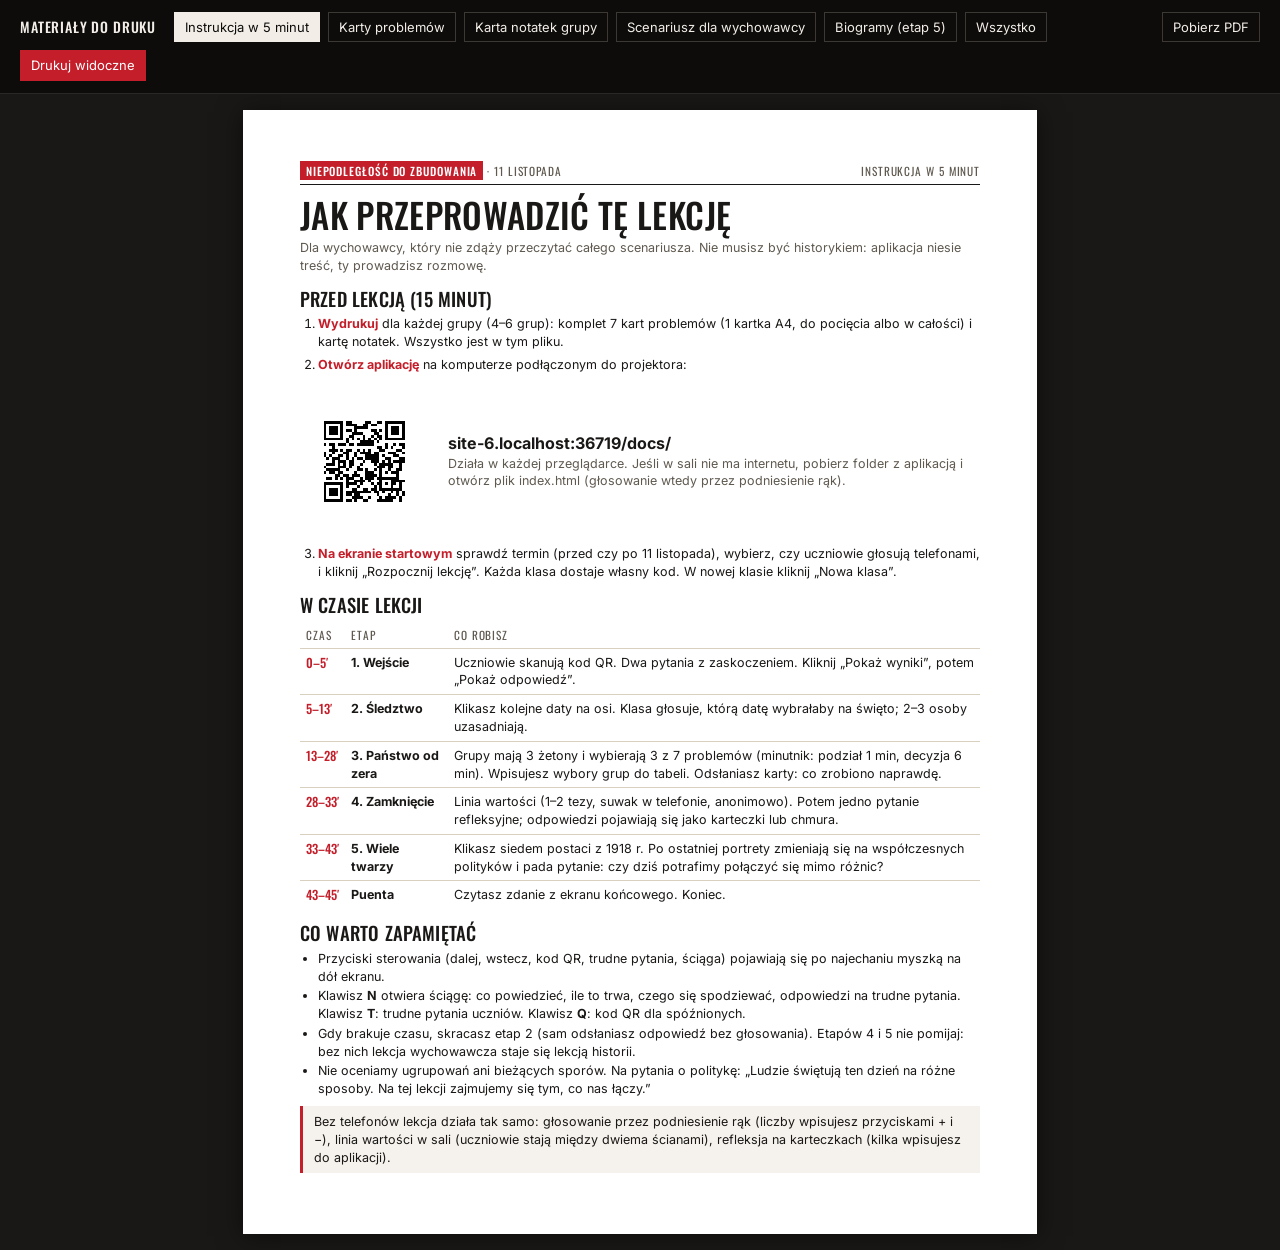
==== commit e3ca7da8: "Pasek po najechaniu, nowe czasy (45 min), etap 5 ze zwrotem akcji, bez modułu B, poprawki osi i minu" ====
--- a/docs/druk.html
+++ b/docs/druk.html
@@ -102,7 +102,7 @@
 
 var SEK = [
  {id:"instrukcja", nazwa:"Instrukcja w 5 minut", html:function(){
-   return '<div class="strona">'+glowka("Instrukcja w 5 minut")+
+   return '<div class="strona" style="font-size:9.4pt">'+glowka("Instrukcja w 5 minut")+
    '<h1>Jak przeprowadzić tę lekcję</h1><p class="mdl">Dla wychowawcy, który nie zdąży przeczytać całego scenariusza. Nie musisz być historykiem: aplikacja niesie treść, ty prowadzisz rozmowę.</p>'+
    '<h2>Przed lekcją (15 minut)</h2><ol class="kroki">'+
    '<li><b>Wydrukuj</b> dla każdej grupy (4–6 grup): komplet 7 kart problemów (1 kartka A4, do pocięcia albo w całości) i kartę notatek. Wszystko jest w tym pliku.</li>'+
@@ -111,18 +111,19 @@
    '<h2>W czasie lekcji</h2><table><tr><th>Czas</th><th>Etap</th><th>Co robisz</th></tr>'+
    '<tr><td class="cz">0–5′</td><td><b>1. Wejście</b></td><td>Uczniowie skanują kod QR. Dwa pytania z zaskoczeniem. Kliknij „Pokaż wyniki”, potem „Pokaż odpowiedź”.</td></tr>'+
    '<tr><td class="cz">5–13′</td><td><b>2. Śledztwo</b></td><td>Klikasz kolejne daty na osi. Klasa głosuje, którą datę wybrałaby na święto; 2–3 osoby uzasadniają.</td></tr>'+
-   '<tr><td class="cz">13–33′</td><td><b>3. Państwo od zera</b></td><td>Grupy mają 3 żetony i wybierają 3 z 7 problemów (minutnik na ekranie). Wpisujesz wybory grup do tabeli. Odsłaniasz karty: co zrobiono naprawdę.</td></tr>'+
-   '<tr><td class="cz">33–43′</td><td><b>4. Zamknięcie</b></td><td>Linia wartości (2–3 tezy, suwak w telefonie, anonimowo). Potem jedno pytanie refleksyjne; odpowiedzi pojawiają się jako karteczki lub chmura.</td></tr>'+
+   '<tr><td class="cz">13–28′</td><td><b>3. Państwo od zera</b></td><td>Grupy mają 3 żetony i wybierają 3 z 7 problemów (minutnik: podział 1 min, decyzja 6 min). Wpisujesz wybory grup do tabeli. Odsłaniasz karty: co zrobiono naprawdę.</td></tr>'+
+   '<tr><td class="cz">28–33′</td><td><b>4. Zamknięcie</b></td><td>Linia wartości (1–2 tezy, suwak w telefonie, anonimowo). Potem jedno pytanie refleksyjne; odpowiedzi pojawiają się jako karteczki lub chmura.</td></tr>'+
+   '<tr><td class="cz">33–43′</td><td><b>5. Wiele twarzy</b></td><td>Klikasz siedem postaci z 1918 r. Po ostatniej portrety zmieniają się na współczesnych polityków i pada pytanie: czy dziś potrafimy połączyć się mimo różnic?</td></tr>'+
    '<tr><td class="cz">43–45′</td><td><b>Puenta</b></td><td>Czytasz zdanie z ekranu końcowego. Koniec.</td></tr></table>'+
-   '<h2>Trzy rzeczy, które warto zapamiętać</h2><ul>'+
-   '<li>Klawisz <b>N</b> otwiera ściągę: co powiedzieć, ile to trwa, czego się spodziewać, odpowiedzi na trudne pytania. Klawisz <b>T</b>: trudne pytania uczniów. Klawisz <b>Q</b>: kod QR dla spóźnionych.</li>'+
-   '<li>Gdy brakuje czasu, skracasz etap 2 (sam odsłaniasz odpowiedź bez głosowania). Etapu 4 nie pomijaj: bez niego lekcja wychowawcza staje się lekcją historii.</li>'+
+   '<h2>Co warto zapamiętać</h2><ul>'+
+   '<li>Przyciski sterowania (dalej, wstecz, kod QR, trudne pytania, ściąga) pojawiają się po najechaniu myszką na dół ekranu.</li><li>Klawisz <b>N</b> otwiera ściągę: co powiedzieć, ile to trwa, czego się spodziewać, odpowiedzi na trudne pytania. Klawisz <b>T</b>: trudne pytania uczniów. Klawisz <b>Q</b>: kod QR dla spóźnionych.</li>'+
+   '<li>Gdy brakuje czasu, skracasz etap 2 (sam odsłaniasz odpowiedź bez głosowania). Etapów 4 i 5 nie pomijaj: bez nich lekcja wychowawcza staje się lekcją historii.</li>'+
    '<li>Nie oceniamy ugrupowań ani bieżących sporów. Na pytania o politykę: „Ludzie świętują ten dzień na różne sposoby. Na tej lekcji zajmujemy się tym, co nas łączy.”</li></ul>'+
    '<div class="ramka">Bez telefonów lekcja działa tak samo: głosowanie przez podniesienie rąk (liczby wpisujesz przyciskami + i −), linia wartości w sali (uczniowie stają między dwiema ścianami), refleksja na karteczkach (kilka wpisujesz do aplikacji).</div></div>';
  }},
  {id:"karty", nazwa:"Karty problemów", html:function(){
    var h='<div class="strona">'+glowka("Karty problemów · komplet dla jednej grupy")+'<div class="karty">';
-   h+='<div class="kp info"><h3 style="margin-top:0">Listopad 1918. Jesteście rządem.</h3><p>Państwo ma siedem wielkich problemów. Sił i pieniędzy starczy na trzy.</p><p style="margin:4px 0"><span class="zet"></span><span class="zet"></span><span class="zet"></span></p><p>Wybierzcie trzy problemy, którymi zajmiecie się <b>najpierw</b>. Każdy wybór uzasadnijcie jednym zdaniem.</p><span class="st">Czas: 8 minut</span></div>';
+   h+='<div class="kp info"><h3 style="margin-top:0">Listopad 1918. Jesteście rządem.</h3><p>Państwo ma siedem wielkich problemów. Sił i pieniędzy starczy na trzy.</p><p style="margin:4px 0"><span class="zet"></span><span class="zet"></span><span class="zet"></span></p><p>Wybierzcie trzy problemy, którymi zajmiecie się <b>najpierw</b>. Każdy wybór uzasadnijcie jednym zdaniem.</p><span class="st">Czas: 6 minut</span></div>';
    T.karty.forEach(function(k){ h+='<div class="kp"><span class="nr">'+k.nr+'</span><h3>'+esc(k.nazwa)+'</h3><p>'+esc(k.problem)+'</p><span class="st">Karta problemu · listopad 1918</span></div>'; });
    return h+'</div></div>';
  }},
@@ -141,10 +142,11 @@
      '<h2>Przebieg</h2><table><tr><th>Czas</th><th>Etap</th><th>Co się dzieje</th><th>Narzędzie</th></tr>'+
      '<tr><td class="cz">0–5′</td><td><b>1. Wejście</b></td><td>Dwa szybkie pytania z zaskoczeniem: co właściwie wydarzyło się 11 listopada 1918?</td><td>Głosowanie telefonami</td></tr>'+
      '<tr><td class="cz">5–13′</td><td><b>2. Śledztwo</b></td><td>Oś wydarzeń jesieni 1918. Klasa wybiera „swoją” datę święta i uzasadnia wybór.</td><td>Oś czasu, głosowanie telefonami</td></tr>'+
-     '<tr><td class="cz">13–33′</td><td><b>3. Państwo od zera</b></td><td>Symulacja w grupach: listopad 1918, siedem problemów, trzy żetony. Wychowawca wpisuje wybory grup, potem odsłona tego, co zrobiono naprawdę.</td><td>Karty problemów (papier), ekran z odsłonami</td></tr>'+
-     '<tr><td class="cz">33–43′</td><td><b>4. Zamknięcie</b></td><td>Linia wartości (2–3 tezy), potem jedno pytanie refleksyjne, odpowiedzi anonimowe.</td><td>Telefony lub karteczki</td></tr>'+
+     '<tr><td class="cz">13–28′</td><td><b>3. Państwo od zera</b></td><td>Symulacja w grupach: listopad 1918, siedem problemów, trzy żetony. Wychowawca wpisuje wybory grup, potem odsłona tego, co zrobiono naprawdę.</td><td>Karty problemów (papier), ekran z odsłonami</td></tr>'+
+     '<tr><td class="cz">28–33′</td><td><b>4. Zamknięcie</b></td><td>Linia wartości (1–2 tezy), potem jedno pytanie refleksyjne, odpowiedzi anonimowe.</td><td>Telefony lub karteczki</td></tr>'+
+     '<tr><td class="cz">33–43′</td><td><b>5. Wiele twarzy</b></td><td>Siedem postaci z 1918 r. o różnych poglądach, potem zwrot akcji: współcześni politycy i pytanie o porozumienie mimo różnic.</td><td>Ekran z portretami</td></tr>'+
      '<tr><td class="cz">43–45′</td><td><b>Puenta</b></td><td>Jedno zdanie podsumowania od wychowawcy.</td><td>Ekran końcowy</td></tr></table>'+
-     '<div class="ramka"><b>Zasada czasowa.</b> Rdzeniem jest etap 3. Jeśli lekcja się opóźnia, skraca się etap 2 (wychowawca sam odsłania odpowiedź bez głosowania). Etap 4 nie może zniknąć.</div>'+
+     '<div class="ramka"><b>Zasada czasowa.</b> Rdzeniem jest etap 3. Jeśli lekcja się opóźnia, skraca się etap 2 (wychowawca sam odsłania odpowiedź bez głosowania). Etapy 4 i 5 nie mogą zniknąć.</div>'+
      '<h2>Zdania otwierające i zamykające</h2><table><tr><th></th><th>Otwarcie</th><th>Zamknięcie</th></tr><tr><td><b>Przed 11 XI</b></td><td>„'+esc(w.przed.otwarcie)+'”</td><td>„'+esc(w.przed.zamkniecie)+'”</td></tr><tr><td><b>Po 11 XI</b></td><td>„'+esc(w.po.otwarcie)+'”</td><td>„'+esc(w.po.zamkniecie)+'”</td></tr></table></div>';
 
    h+='<div class="strona cg">'+glowka("Scenariusz · etapy 1 i 2")+'<h2 style="margin-top:0">Etap 1: Wejście (5 minut)</h2><p>Cel: wybić uczniów z utartego schematu. Większość wybierze odpowiedź „ogłoszono niepodległość”, a to nie jest prawda. Zaskoczenie otwiera ciekawość.</p>'+
@@ -155,26 +157,26 @@
      '<p><b>Zadanie dla klasy:</b> '+esc(T.zadanieData)+' Głosowanie telefonami, następnie dwie lub trzy osoby uzasadniają wybór.</p>'+
      '<div class="ramka"><b>Dlaczego właśnie 11 listopada.</b> '+esc(T.dlaczego11)+'</div><div class="ramka cyt">Wniosek na ekranie: „'+esc(T.wniosek2)+'”</div></div>';
 
-   h+='<div class="strona cg">'+glowka("Scenariusz · etap 3")+'<h2 style="margin-top:0">Etap 3: Symulacja „Państwo od zera” (20 minut)</h2><p>Cel: uczniowie doświadczają skali zadania, przed którym stanęło nowe państwo, i dochodzą do wniosku, że nie da się go wykonać w pojedynkę ani po kolei.</p>'+
-     '<ol class="kroki"><li><b>Podział (2′):</b> klasa dzieli się na 4–6 grup. Każda grupa to „rząd” w listopadzie 1918 i dostaje komplet siedmiu kart problemów (druk A4).</li><li><b>Decyzja (8′):</b> grupa ma tylko 3 żetony (siły i pieniądze państwa). Wybiera trzy problemy, którymi zajmie się najpierw, i w jednym zdaniu uzasadnia każdy wybór.</li><li><b>Zestawienie (3′):</b> wychowawca wpisuje wybory grup do aplikacji. Ekran pokazuje, które problemy wybrano najczęściej, a które pominięto.</li><li><b>Odsłona (5′):</b> wychowawca klika kolejne karty. Każda odsłania, co działo się naprawdę i co groziło, gdyby problem zignorować.</li><li><b>Puenta (2′):</b> „'+esc(T.puentaSymulacji)+'”</li></ol>'+
+   h+='<div class="strona cg">'+glowka("Scenariusz · etap 3")+'<h2 style="margin-top:0">Etap 3: Symulacja „Państwo od zera” (15 minut)</h2><p>Cel: uczniowie doświadczają skali zadania, przed którym stanęło nowe państwo, i dochodzą do wniosku, że nie da się go wykonać w pojedynkę ani po kolei.</p>'+
+     '<ol class="kroki"><li><b>Podział (1′):</b> klasa dzieli się na 4–6 grup (karty najlepiej położyć na ławkach przed lekcją). Każda grupa to „rząd” w listopadzie 1918 i dostaje komplet siedmiu kart problemów (druk A4).</li><li><b>Decyzja (6′):</b> grupa ma tylko 3 żetony (siły i pieniądze państwa). Wybiera trzy problemy, którymi zajmie się najpierw, i w jednym zdaniu uzasadnia każdy wybór.</li><li><b>Zestawienie (3′):</b> wychowawca wpisuje wybory grup do aplikacji. Ekran pokazuje, które problemy wybrano najczęściej, a które pominięto.</li><li><b>Odsłona (4′):</b> wychowawca klika kolejne karty. Każda odsłania, co działo się naprawdę i co groziło, gdyby problem zignorować.</li><li><b>Puenta (1′):</b> „'+esc(T.puentaSymulacji)+'”</li></ol>'+
      '<table><tr><th>Problem</th><th>Co zrobiono</th><th>Co groziło</th></tr>'+T.karty.map(function(k){return '<tr><td><b>'+k.nr+'. '+esc(k.nazwa)+'</b></td><td>'+esc(k.zrobiono)+'</td><td>'+esc(k.grozilo)+'</td></tr>';}).join("")+'</table>'+
      '<h3>Pytania do omówienia</h3><ul>'+T.pytaniaOmowienie.map(function(p){return '<li>'+esc(p)+'</li>';}).join("")+'</ul><div class="ramka"><b>Puenta wychowawcza.</b> '+esc(T.puentaWychowawcza)+'</div></div>';
 
-   h+='<div class="strona cg">'+glowka("Scenariusz · etap 4 i trudne pytania")+'<h2 style="margin-top:0">Etap 4: Zamknięcie (10 minut)</h2><p>Cel: przeniesienie wniosku z 1918 roku na współczesność. Każdy uczeń formułuje własną, krótką odpowiedź.</p>'+
-     '<h3>Linia wartości (4 minuty)</h3><p>Wychowawca wybiera 2–3 tezy. Uczniowie na telefonie przesuwają suwak od „zdecydowanie się nie zgadzam” do „zdecydowanie się zgadzam”; na ekranie pojawiają się anonimowe kropki. Bez telefonów: uczniowie stają w sali między dwiema ścianami. Po każdej tezie jedno pytanie: „Dlaczego ktoś mógłby stanąć po drugiej stronie?”</p><ul>'+T.linia.tezy.map(function(t){return '<li>„'+esc(t)+'”</li>';}).join("")+'</ul><p class="mdl">'+T.linia.zasady.map(esc).join(" ")+'</p>'+
-     '<h3>Pytanie refleksyjne (5 minut, jedno do wyboru)</h3><ul>'+T.refleksja.map(function(t){return '<li>„'+esc(t)+'”</li>';}).join("")+'</ul><p>Odpowiedzi anonimowe, krótkie (do kilku słów), wysyłane telefonem i wyświetlane jako chmura lub ściana karteczek. Wychowawca czyta na głos kilka odpowiedzi. Bez debaty, bez oceniania. Kliknięcie karteczki ukrywa ją; wulgaryzmy są maskowane automatycznie.</p>'+
+   h+='<div class="strona cg">'+glowka("Scenariusz · etap 4 i trudne pytania")+'<h2 style="margin-top:0">Etap 4: Zamknięcie (5 minut)</h2><p>Cel: przeniesienie wniosku z 1918 roku na współczesność. Każdy uczeń formułuje własną, krótką odpowiedź.</p>'+
+     '<h3>Linia wartości (2 minuty)</h3><p>Wychowawca wybiera 1–2 tezy. Uczniowie na telefonie przesuwają suwak od „zdecydowanie się nie zgadzam” do „zdecydowanie się zgadzam”; na ekranie pojawiają się anonimowe kropki. Bez telefonów: uczniowie stają w sali między dwiema ścianami. Po każdej tezie jedno pytanie: „Dlaczego ktoś mógłby stanąć po drugiej stronie?”</p><ul>'+T.linia.tezy.map(function(t){return '<li>„'+esc(t)+'”</li>';}).join("")+'</ul><p class="mdl">'+T.linia.zasady.map(esc).join(" ")+'</p>'+
+     '<h3>Pytanie refleksyjne (3 minuty, jedno do wyboru)</h3><ul>'+T.refleksja.map(function(t){return '<li>„'+esc(t)+'”</li>';}).join("")+'</ul><p>Odpowiedzi anonimowe, krótkie (do kilku słów), wysyłane telefonem i wyświetlane jako chmura lub ściana karteczek. Wychowawca czyta na głos kilka odpowiedzi. Bez debaty, bez oceniania. Kliknięcie karteczki ukrywa ją; wulgaryzmy są maskowane automatycznie.</p>'+
      '<p><b>Plan awaryjny bez telefonów:</b> karteczki samoprzylepne lub kartki A6. Wychowawca zbiera je, czyta kilka losowych na głos i może wpisać je do aplikacji.</p><p><b>Zakończenie:</b> ekran końcowy z jednym zdaniem i datą.</p>'+
      '<h2>Ściąga: trudne pytania uczniów</h2>'+T.trudne.map(function(x){return '<h3>Uczeń: '+esc(x.p)+'</h3><p>'+esc(x.o)+'</p>';}).join("")+'</div>';
 
-   h+='<div class="strona cg">'+glowka("Scenariusz · moduły opcjonalne")+'<h2 style="margin-top:0">Moduł A: „Wiele twarzy niepodległości” (15–20 minut)</h2><p>Na drugą godzinę lub zamiast etapu 2. Grupy dostają biogramy i pytania: kim był, jakie miał poglądy, jak przyczynił się do niepodległości, z kim się spierał. Na koniec klasa szuka odpowiedzi na pytanie: '+esc(T.pytanieModuluA.toLowerCase())+'</p><table><tr><th>Postać</th><th>Wątek przewodni</th></tr>'+T.postacie.map(function(p){return '<tr><td><b>'+esc(p.imie)+'</b></td><td>'+esc(p.watek)+'</td></tr>';}).join("")+'</table>'+
-     '<h2>Moduł B: „Historia samego święta” (5 minut)</h2><table><tr><th>Rok</th><th>Wydarzenie</th></tr>'+T.historiaSwieta.map(function(x){return '<tr><td class="cz">'+esc(x.rok)+'</td><td>'+esc(x.txt)+'</td></tr>';}).join("")+'</table><div class="ramka">'+esc(T.wniosekB)+'</div>'+
+   h+='<div class="strona cg">'+glowka("Scenariusz · etap 5")+'<h2 style="margin-top:0">Etap 5: „Wiele twarzy niepodległości” (10 minut)</h2><p>Wychowawca klika kolejno siedem postaci (ok. 1 minuty na każdą: wątek przewodni i jedno, dwa zdania biogramu). Pytanie przewodnie: '+esc(T.pytanieModuluA.toLowerCase())+'</p><table><tr><th>Postać</th><th>Wątek przewodni</th></tr>'+T.postacie.map(function(p){return '<tr><td><b>'+esc(p.imie)+'</b></td><td>'+esc(p.watek)+'</td></tr>';}).join("")+'</table>'+
+     '<h3>Zwrot akcji (3 minuty)</h3><p>Po ostatniej postaci kolejne kliknięcie zmienia portrety na współczesnych polityków różnych ugrupowań ('+T.zwrot.osoby.map(function(o){return esc(o.imie);}).join(", ")+'). Na ekranie pojawia się puenta:</p><div class="ramka cyt">'+esc(T.zwrot.tytul)+' '+esc(T.zwrot.tekst)+' <b>'+esc(T.zwrot.pytanie)+'</b></div><p>Daj klasie chwilę ciszy, potem zapytaj: „Co musiałoby się stać, żeby dziś było podobnie?”. Nie oceniaj polityków ani partii i nie dopuść do sporu o konkretne osoby; wracaj do pytania o współpracę mimo różnic.</p><p class="mdl">Więcej czasu (np. druga godzina): grupy dostają biogramy do druku i przygotowują minutowe prezentacje postaci.</p>'+
      '<h2>Głosowanie telefonami: jak to działa</h2><p>Uczniowie skanują kod QR i otwierają prostą stronę bez logowania. Pytania zmieniają się na telefonach same, gdy wychowawca przechodzi do kolejnych ekranów. Każda lekcja ma osobny kod klasy, a głosy znikają po 6 godzinach. Nie są zbierane imiona ani dane osobowe. Bez internetu aplikacja działa w trybie ręcznym.</p>'+
      '<h2>Źródła ilustracji</h2><ul class="zrodla">'+Object.keys(FOTO).map(function(k){ var f=FOTO[k]; return '<li>'+esc(f.opis)+'. '+esc(f.autor)+', '+esc(f.licencja)+'. Wikimedia Commons: '+esc(decodeURIComponent(f.zrodlo.replace(/^https:\/\/commons\.wikimedia\.org\/wiki\//,"")))+'</li>'; }).join("")+'</ul></div>';
    return h;
  }},
- {id:"biogramy", nazwa:"Biogramy (moduł A)", html:function(){
-   var h='<div class="strona">'+glowka("Moduł A · biogramy do pocięcia")+'<h1 style="font-size:17pt">Wiele twarzy niepodległości</h1><p class="mdl" style="margin-bottom:8px">Przeczytajcie biogram i odpowiedzcie krótko: 1. Kim był(a)? 2. Jakie miał(a) poglądy? 3. Jak przyczynił(a) się do niepodległości? 4. Z kim się spierał(a)?</p>';
-   T.postacie.forEach(function(p,i){ if(i===3||i===6) h+='</div><div class="strona">'+glowka("Moduł A · biogramy do pocięcia");
+ {id:"biogramy", nazwa:"Biogramy (etap 5)", html:function(){
+   var h='<div class="strona">'+glowka("Etap 5 · biogramy do pocięcia")+'<h1 style="font-size:17pt">Wiele twarzy niepodległości</h1><p class="mdl" style="margin-bottom:8px">Przeczytajcie biogram i odpowiedzcie krótko: 1. Kim był(a)? 2. Jakie miał(a) poglądy? 3. Jak przyczynił(a) się do niepodległości? 4. Z kim się spierał(a)?</p>';
+   T.postacie.forEach(function(p,i){ if(i===3||i===6) h+='</div><div class="strona">'+glowka("Etap 5 · biogramy do pocięcia");
      h+='<div class="bio"><img src="img/'+POSTAC_FOTO[i]+'.jpg" alt=""><div><h3>'+esc(p.imie)+'</h3><div class="lata">'+esc(p.lata)+'</div><div class="w">'+esc(p.watek)+'</div><p>'+esc(p.bio)+'</p><p class="pyt"><b>Pytanie dla grupy:</b> '+esc(p.pytanie)+'</p></div></div>'; });
    return h+'<div class="ramka"><b>Na koniec cała klasa:</b> '+esc(T.pytanieModuluA)+'</div></div>';
  }}
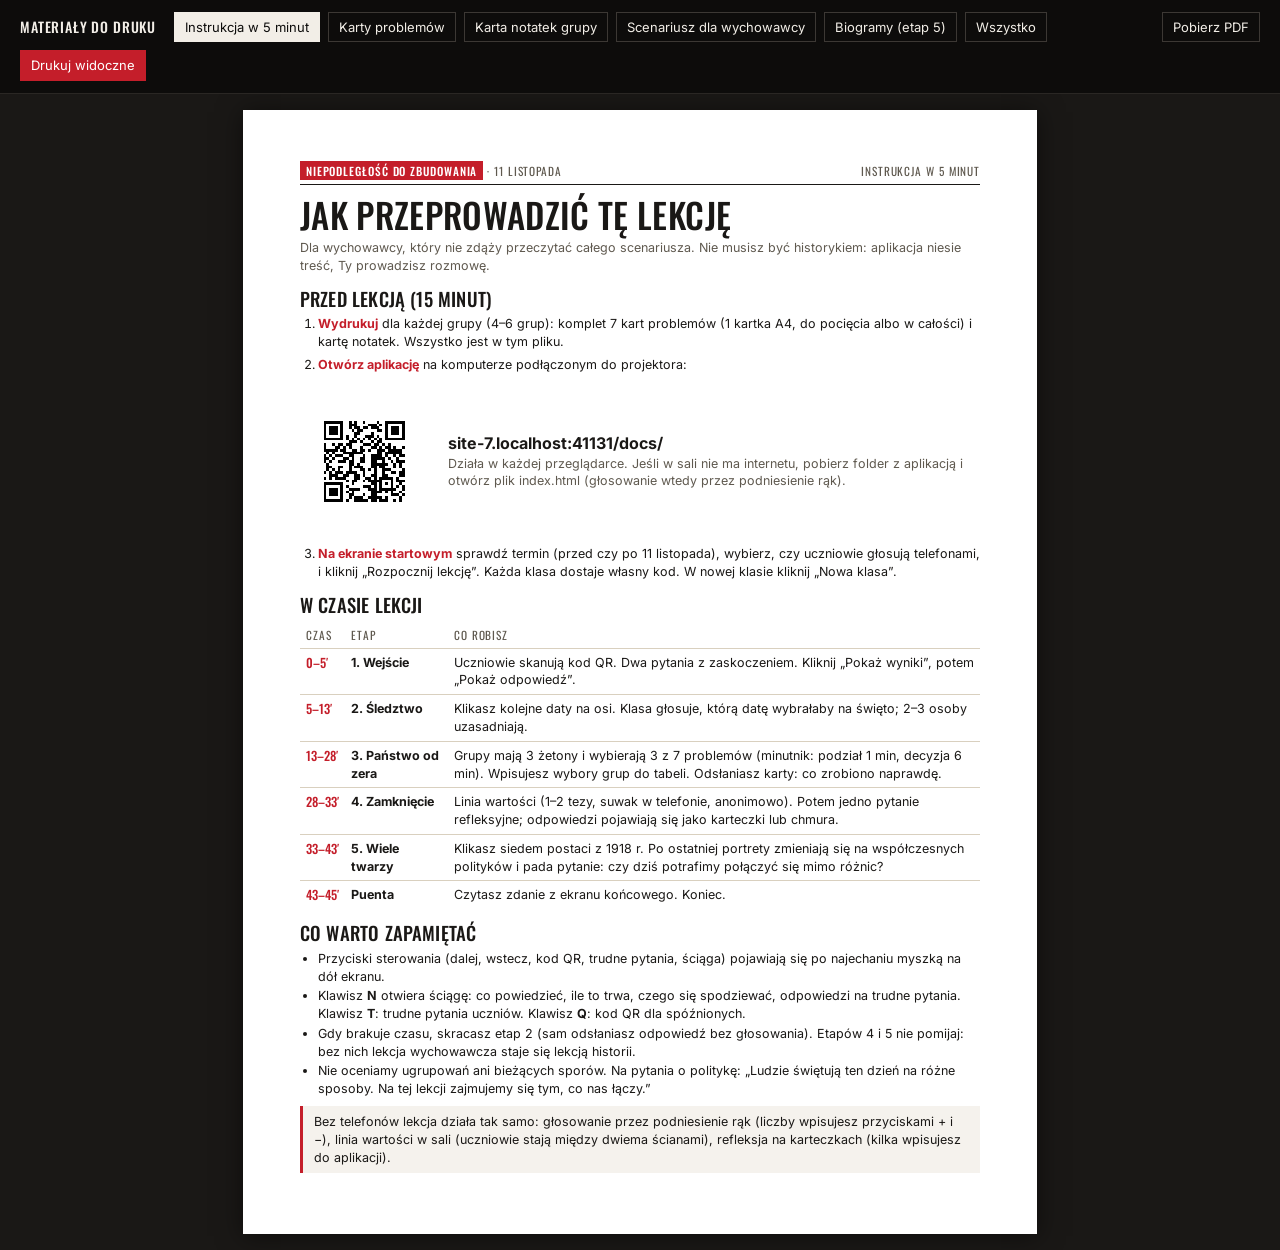
==== commit 62862644: "PKL i Kraków na osi, KOSTKA na starcie, Rynek w kolorze na końcu, współcześni w kolorze, ostrzeżenie" ====
--- a/docs/druk.html
+++ b/docs/druk.html
@@ -103,7 +103,7 @@
 var SEK = [
  {id:"instrukcja", nazwa:"Instrukcja w 5 minut", html:function(){
    return '<div class="strona" style="font-size:9.4pt">'+glowka("Instrukcja w 5 minut")+
-   '<h1>Jak przeprowadzić tę lekcję</h1><p class="mdl">Dla wychowawcy, który nie zdąży przeczytać całego scenariusza. Nie musisz być historykiem: aplikacja niesie treść, ty prowadzisz rozmowę.</p>'+
+   '<h1>Jak przeprowadzić tę lekcję</h1><p class="mdl">Dla wychowawcy, który nie zdąży przeczytać całego scenariusza. Nie musisz być historykiem: aplikacja niesie treść, Ty prowadzisz rozmowę.</p>'+
    '<h2>Przed lekcją (15 minut)</h2><ol class="kroki">'+
    '<li><b>Wydrukuj</b> dla każdej grupy (4–6 grup): komplet 7 kart problemów (1 kartka A4, do pocięcia albo w całości) i kartę notatek. Wszystko jest w tym pliku.</li>'+
    '<li><b>Otwórz aplikację</b> na komputerze podłączonym do projektora:<div class="qrdruk">'+qr(strona)+'<div><b style="font-size:12pt;color:var(--tusz)">'+esc(strona.replace(/^https?:\/\//,""))+'</b><br><span class="mdl">Działa w każdej przeglądarce. Jeśli w sali nie ma internetu, pobierz folder z aplikacją i otwórz plik index.html (głosowanie wtedy przez podniesienie rąk).</span></div></div></li>'+
@@ -135,7 +135,7 @@
  }},
  {id:"scenariusz", nazwa:"Scenariusz dla wychowawcy", html:function(){
    var w=T.warianty;
-   var h='<div class="strona cg">'+glowka("Scenariusz")+'<h1>'+esc(T.tytul)+'</h1><p class="mdl">'+esc(T.podtytul)+'. Klasy I–IV liceum · 45 minut · prowadzi wychowawca (nie musi być historykiem).</p>'+
+   var h='<div class="strona cg">'+glowka("Scenariusz")+'<h1>'+esc(T.tytul)+'</h1><p class="mdl">'+esc(T.podtytul)+'. Klasy I–IV liceum · 45 minut.</p>'+
      '<h2>Idea</h2><p>Uczniowie znają niepodległość jako jeden moment: 11 listopada, Piłsudski, koniec zaborów. Lekcja zmienia tę perspektywę. Niepodległość w 1918 roku nie została „odzyskana” jednego dnia. Była procesem rozłożonym na tygodnie, a potem na lata budowania państwa od zera: z kilkoma walutami, kilkoma systemami prawa, bez ustalonych granic, w biedzie i chorobach. Wniosek wychowawczy: niepodległość trzeba było zbudować i trzeba ją podtrzymywać, a to zadanie wielu ludzi, nie kilku bohaterów.</p>'+
      '<p><b>Cel wychowawczy, nie wiedza.</b> To nie jest lekcja historii. Fakty są pretekstem do rozmowy o państwie, wspólnocie i odpowiedzialności. Nie ma sprawdzania wiedzy ani ocen.</p>'+
      '<h2>Cele lekcji</h2><p>Uczeń po lekcji:</p><ul><li>rozumie, że odzyskanie niepodległości było procesem, a data 11 listopada jest umowna;</li><li>potrafi wymienić kilka problemów, z którymi zmierzyło się państwo w 1918 roku;</li><li>dostrzega, że niepodległość budowali ludzie o różnych, często sprzecznych poglądach;</li><li>formułuje własną odpowiedź na pytanie, co dziś znaczy dbać o wspólne państwo.</li></ul>'+
@@ -171,7 +171,7 @@
    h+='<div class="strona cg">'+glowka("Scenariusz · etap 5")+'<h2 style="margin-top:0">Etap 5: „Wiele twarzy niepodległości” (10 minut)</h2><p>Wychowawca klika kolejno siedem postaci (ok. 1 minuty na każdą: wątek przewodni i jedno, dwa zdania biogramu). Pytanie przewodnie: '+esc(T.pytanieModuluA.toLowerCase())+'</p><table><tr><th>Postać</th><th>Wątek przewodni</th></tr>'+T.postacie.map(function(p){return '<tr><td><b>'+esc(p.imie)+'</b></td><td>'+esc(p.watek)+'</td></tr>';}).join("")+'</table>'+
      '<h3>Zwrot akcji (3 minuty)</h3><p>Po ostatniej postaci kolejne kliknięcie zmienia portrety na współczesnych polityków różnych ugrupowań ('+T.zwrot.osoby.map(function(o){return esc(o.imie);}).join(", ")+'). Na ekranie pojawia się puenta:</p><div class="ramka cyt">'+esc(T.zwrot.tytul)+' '+esc(T.zwrot.tekst)+' <b>'+esc(T.zwrot.pytanie)+'</b></div><p>Daj klasie chwilę ciszy, potem zapytaj: „Co musiałoby się stać, żeby dziś było podobnie?”. Nie oceniaj polityków ani partii i nie dopuść do sporu o konkretne osoby; wracaj do pytania o współpracę mimo różnic.</p><p class="mdl">Więcej czasu (np. druga godzina): grupy dostają biogramy do druku i przygotowują minutowe prezentacje postaci.</p>'+
      '<h2>Głosowanie telefonami: jak to działa</h2><p>Uczniowie skanują kod QR i otwierają prostą stronę bez logowania. Pytania zmieniają się na telefonach same, gdy wychowawca przechodzi do kolejnych ekranów. Każda lekcja ma osobny kod klasy, a głosy znikają po 6 godzinach. Nie są zbierane imiona ani dane osobowe. Bez internetu aplikacja działa w trybie ręcznym.</p>'+
-     '<h2>Źródła ilustracji</h2><ul class="zrodla">'+Object.keys(FOTO).map(function(k){ var f=FOTO[k]; return '<li>'+esc(f.opis)+'. '+esc(f.autor)+', '+esc(f.licencja)+'. Wikimedia Commons: '+esc(decodeURIComponent(f.zrodlo.replace(/^https:\/\/commons\.wikimedia\.org\/wiki\//,"")))+'</li>'; }).join("")+'</ul></div>';
+     '<h2>Źródła ilustracji</h2><ul class="zrodla">'+Object.keys(FOTO).map(function(k){ var f=FOTO[k]; return '<li>'+esc(f.opis)+'. '+esc(f.autor)+', '+esc(f.licencja)+(/wikimedia/.test(f.zrodlo)?'. Wikimedia Commons: '+esc(decodeURIComponent(f.zrodlo.replace(/^https:\/\/commons\.wikimedia\.org\/wiki\//,""))):'. '+esc(f.zrodlo))+'</li>'; }).join("")+'</ul></div>';
    return h;
  }},
  {id:"biogramy", nazwa:"Biogramy (etap 5)", html:function(){
